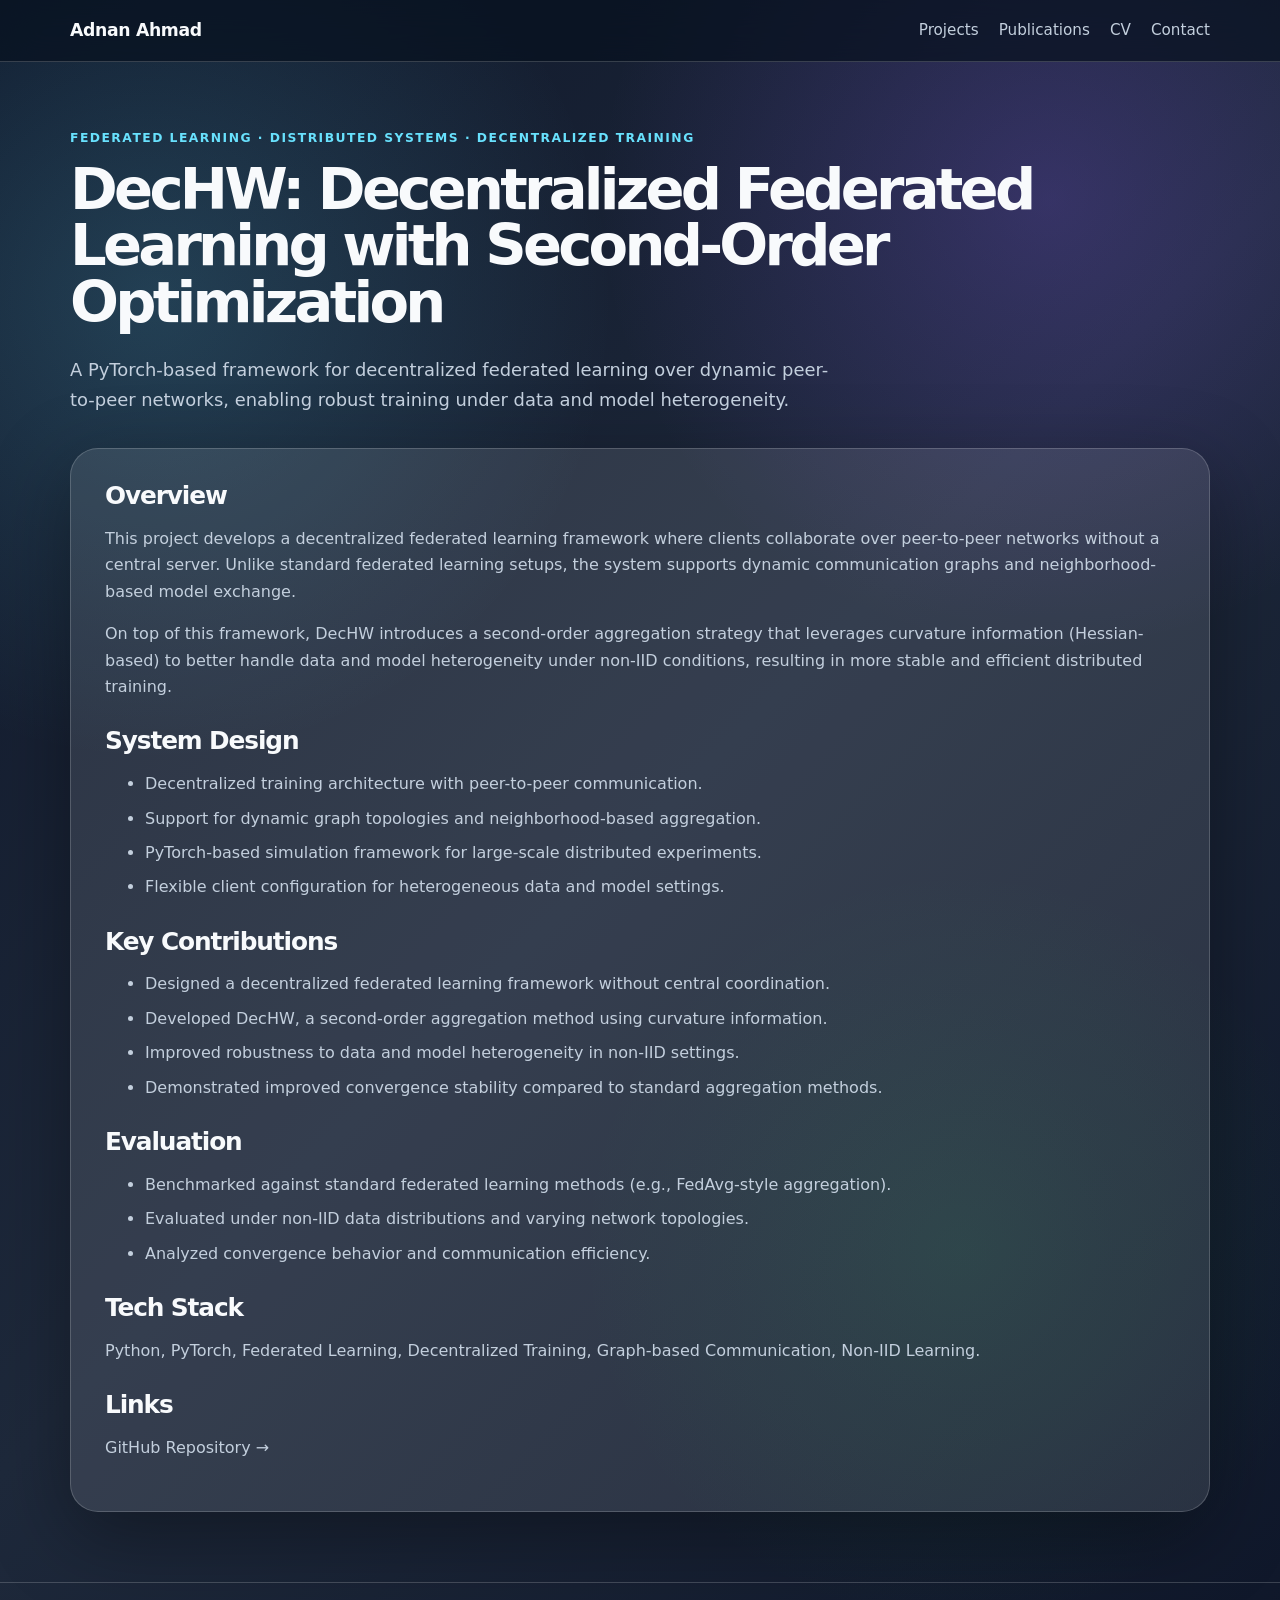
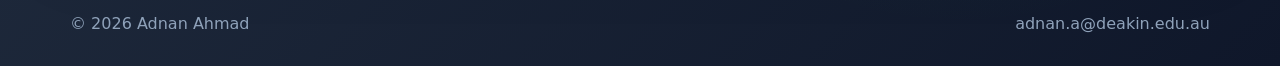
==== project-dechw.html @ 50277949 "Update project-dechw.html" ====
<!DOCTYPE html>
<html lang="en">
<head>
  <meta charset="UTF-8" />
  <meta name="viewport" content="width=device-width, initial-scale=1.0" />
  <title>DecHW | Adnan Ahmad</title>
  <link rel="stylesheet" href="style.css" />
</head>

<body>
<header class="site-header">
  <div class="container nav">
    <a class="brand" href="index.html">Adnan Ahmad</a>
    <nav class="nav-links">
      <a href="index.html#projects">Projects</a>
      <a href="publications.html">Publications</a>
      <a href="assets/Adnan_Ahmad_CV.pdf">CV</a>
      <a href="mailto:adnan.a@deakin.edu.au">Contact</a>
    </nav>
  </div>
</header>

<main>
  <!-- HERO -->
  <section class="project-page">
    <div class="container">
      <p class="eyebrow">Federated Learning · Distributed Systems · Decentralized Training</p>
      <h1>DecHW: Decentralized Federated Learning with Second-Order Optimization</h1>
      <p class="hero-text">
        A PyTorch-based framework for decentralized federated learning over dynamic peer-to-peer networks, enabling robust training under data and model heterogeneity.
      </p>
    </div>
  </section>

  <!-- CONTENT -->
  <section class="container content">

    <h2>Overview</h2>
    <p>
      This project develops a decentralized federated learning framework where clients collaborate over peer-to-peer networks without a central server. Unlike standard federated learning setups, the system supports dynamic communication graphs and neighborhood-based model exchange.
    </p>

    <p>
      On top of this framework, DecHW introduces a second-order aggregation strategy that leverages curvature information (Hessian-based) to better handle data and model heterogeneity under non-IID conditions, resulting in more stable and efficient distributed training.
    </p>

    <h2>System Design</h2>
    <ul>
      <li>Decentralized training architecture with peer-to-peer communication.</li>
      <li>Support for dynamic graph topologies and neighborhood-based aggregation.</li>
      <li>PyTorch-based simulation framework for large-scale distributed experiments.</li>
      <li>Flexible client configuration for heterogeneous data and model settings.</li>
    </ul>

    <h2>Key Contributions</h2>
    <ul>
      <li>Designed a decentralized federated learning framework without central coordination.</li>
      <li>Developed DecHW, a second-order aggregation method using curvature information.</li>
      <li>Improved robustness to data and model heterogeneity in non-IID settings.</li>
      <li>Demonstrated improved convergence stability compared to standard aggregation methods.</li>
    </ul>

    <h2>Evaluation</h2>
    <ul>
      <li>Benchmarked against standard federated learning methods (e.g., FedAvg-style aggregation).</li>
      <li>Evaluated under non-IID data distributions and varying network topologies.</li>
      <li>Analyzed convergence behavior and communication efficiency.</li>
    </ul>

    <h2>Tech Stack</h2>
    <p>
      Python, PyTorch, Federated Learning, Decentralized Training, Graph-based Communication, Non-IID Learning.
    </p>

    <h2>Links</h2>
    <p>
      <a href="https://github.com/ahmadad0111/DecHW" target="_blank" rel="noopener">
        GitHub Repository →
      </a>
    </p>

  </section>
</main>

<footer class="footer">
  <div class="container footer-inner">
    <span>© 2026 Adnan Ahmad</span>
    <span><a href="mailto:adnan.a@deakin.edu.au">adnan.a@deakin.edu.au</a></span>
  </div>
</footer>
</body>
</html>
---- style.css ----
:root {
  --bg: #08111f;
  --card: rgba(255, 255, 255, 0.10);
  --card-strong: rgba(255, 255, 255, 0.14);
  --text: #f8fafc;
  --muted: #c3cfdd;
  --muted-2: #8fa2ba;
  --accent: #68e1fd;
  --accent-2: #8b5cf6;
  --accent-3: #22c55e;
  --border: rgba(255, 255, 255, 0.18);
  --shadow: 0 24px 80px rgba(0, 0, 0, 0.35);
}

* { box-sizing: border-box; }
html { scroll-behavior: smooth; }

body {
  margin: 0;
  font-family: Inter, ui-sans-serif, system-ui, -apple-system, BlinkMacSystemFont, "Segoe UI", Arial, sans-serif;
  color: var(--text);
  background:
    radial-gradient(circle at 12% 18%, rgba(104, 225, 253, 0.18), transparent 26%),
    radial-gradient(circle at 82% 12%, rgba(139, 92, 246, 0.24), transparent 25%),
    radial-gradient(circle at 75% 75%, rgba(34, 197, 94, 0.10), transparent 24%),
    linear-gradient(135deg, #0f172a 0%, #1e293b 50%, #0f172a 100%);
  line-height: 1.65;
}

a { color: inherit; text-decoration: none; }
a:hover { color: var(--accent); }

.container { width: min(1140px, 92%); margin: 0 auto; }

.site-header {
  position: sticky;
  top: 0;
  z-index: 100;
  background: rgba(8, 17, 31, 0.72);
  backdrop-filter: blur(18px);
  border-bottom: 1px solid var(--border);
}

.nav {
  display: flex;
  justify-content: space-between;
  align-items: center;
  padding: 16px 0;
}

.brand {
  font-weight: 850;
  letter-spacing: -0.02em;
  font-size: 1.08rem;
}

.nav-links {
  display: flex;
  align-items: center;
  gap: 20px;
  color: var(--muted);
  font-size: 0.95rem;
}

.hero { padding: 92px 0 62px; }

.hero-layout {
  display: grid;
  grid-template-columns: 1.15fr 0.85fr;
  align-items: center;
  gap: 56px;
}

.eyebrow, .section-kicker, .project-type {
  color: var(--accent);
  font-weight: 800;
  text-transform: uppercase;
  letter-spacing: 0.12em;
  font-size: 0.77rem;
  margin: 0 0 14px;
}

h1 {
  font-size: clamp(2.55rem, 5.4vw, 5.35rem);
  line-height: 0.98;
  letter-spacing: -0.065em;
  margin: 0;
}

h2 {
  font-size: clamp(1.8rem, 3vw, 3rem);
  line-height: 1.08;
  letter-spacing: -0.045em;
  margin: 0;
}

h3 {
  margin: 0;
  font-size: 1.22rem;
  letter-spacing: -0.02em;
}

.hero-text, .section-text, .project-card p, .skill-card p, .metric-card p, .contact-card p {
  color: var(--muted);
}

.hero-text {
  max-width: 760px;
  font-size: 1.12rem;
  margin: 24px 0 0;
}

.hero-actions {
  display: flex;
  flex-wrap: wrap;
  gap: 12px;
  margin-top: 30px;
}

.button {
  display: inline-flex;
  align-items: center;
  justify-content: center;
  min-height: 44px;
  padding: 11px 16px;
  border-radius: 999px;
  border: 1px solid var(--border);
  background: rgba(255, 255, 255, 0.06);
  color: var(--text);
  font-weight: 750;
  transition: transform 0.2s ease, background 0.2s ease, border-color 0.2s ease;
}

.button:hover {
  transform: translateY(-2px);
  border-color: rgba(104, 225, 253, 0.55);
  background: rgba(104, 225, 253, 0.12);
  color: var(--text);
}

.button.primary {
  background: linear-gradient(135deg, var(--accent), var(--accent-2));
  color: #06111f;
  border: 0;
}

.hero-photo-card {
  position: relative;
  width: min(390px, 100%);
  margin-left: auto;
  padding: 14px;
  border-radius: 34px;
  border: 1px solid var(--border);
  background: linear-gradient(145deg, rgba(255,255,255,0.14), rgba(255,255,255,0.04));
  box-shadow: var(--shadow);
}

.hero-photo-card::before {
  content: "";
  position: absolute;
  inset: -2px;
  z-index: -1;
  border-radius: 36px;
  background: linear-gradient(135deg, rgba(104,225,253,0.8), rgba(139,92,246,0.6), rgba(34,197,94,0.4));
  filter: blur(18px);
  opacity: 0.45;
}

.hero-photo-card img, .photo-placeholder {
  width: 100%;
  aspect-ratio: 4 / 5;
  border-radius: 26px;
  object-fit: cover;
  background: rgba(255, 255, 255, 0.08);
}

.photo-placeholder {
  display: none;
  align-items: center;
  justify-content: center;
  flex-direction: column;
  text-align: center;
  color: var(--muted);
  border: 1px dashed rgba(255,255,255,0.25);
  padding: 24px;
}

.photo-placeholder strong { color: var(--text); margin-top: 8px; }

.quick-card {
  position: absolute;
  left: -24px;
  bottom: 34px;
  display: flex;
  align-items: center;
  gap: 10px;
  max-width: 260px;
  padding: 14px 16px;
  background: rgba(8, 17, 31, 0.82);
  border: 1px solid var(--border);
  border-radius: 18px;
  backdrop-filter: blur(12px);
  box-shadow: var(--shadow);
}

.quick-card p {
  margin: 0;
  color: var(--text);
  font-weight: 700;
  font-size: 0.92rem;
}

.status-dot {
  width: 11px;
  height: 11px;
  background: var(--accent-3);
  border-radius: 50%;
  box-shadow: 0 0 0 7px rgba(34,197,94,0.14);
  flex: 0 0 auto;
}

.section { padding: 68px 0; }
.section.compact { padding: 24px 0 56px; }

.about-grid {
  display: grid;
  grid-template-columns: 0.78fr 1.22fr;
  gap: 40px;
  align-items: start;
}

.section-text { font-size: 1.08rem; margin: 0; }

.highlight-grid, .skills-grid {
  display: grid;
  grid-template-columns: repeat(3, 1fr);
  gap: 18px;
}

.metric-card, .skill-card, .project-card, .contact-card {
  border: 1px solid var(--border);
  background: var(--card);
  border-radius: 24px;
  box-shadow: 0 18px 55px rgba(0,0,0,0.18);
}

.metric-card, .skill-card, .project-card { padding: 24px; }

.metric-card span {
  display: inline-flex;
  width: 42px;
  height: 42px;
  align-items: center;
  justify-content: center;
  border-radius: 14px;
  background: rgba(104,225,253,0.12);
  color: var(--accent);
  font-weight: 900;
  margin-bottom: 18px;
}

.section-heading { margin-bottom: 24px; }

.project-grid {
  display: grid;
  grid-template-columns: repeat(2, 1fr);
  gap: 20px;
}

.project-card {
  min-height: 305px;
  transition: transform 0.22s ease, border-color 0.22s ease, background 0.22s ease;
}

.project-card:hover {
  transform: translateY(-5px);
  border-color: rgba(104,225,253,0.45);
  background: var(--card-strong);
}

.project-card.featured {
  grid-column: span 2;
  min-height: 285px;
  background: linear-gradient(135deg, rgba(104,225,253,0.14), rgba(139,92,246,0.13)), var(--card);
}

.project-card h3 { margin-bottom: 10px; }

.tags {
  display: flex;
  flex-wrap: wrap;
  gap: 8px;
  margin: 18px 0 18px;
}

.tags span {
  font-size: 0.82rem;
  color: #dceafe;
  background: rgba(255,255,255,0.08);
  border: 1px solid var(--border);
  padding: 5px 10px;
  border-radius: 999px;
}

.project-link {
  color: var(--accent);
  font-weight: 850;
}

.skill-card p { margin-bottom: 0; }

.contact-card {
  padding: 34px;
  display: flex;
  align-items: center;
  justify-content: space-between;
  gap: 24px;
}

.footer {
  border-top: 1px solid var(--border);
  color: var(--muted-2);
  padding: 28px 0;
}

.footer-inner {
  display: flex;
  justify-content: space-between;
  gap: 16px;
}

.project-page { padding: 66px 0 34px; }
.project-page h1 { font-size: clamp(2.2rem, 4.5vw, 4.4rem); }

.content {
  margin: 0 auto 70px;
  padding: 34px;
  border-radius: 28px;
  border: 1px solid var(--border);
  background: var(--card);
  box-shadow: var(--shadow);
}

.content h2 { font-size: 1.55rem; margin-top: 28px; }
.content h2:first-child { margin-top: 0; }
.content p, .content li { color: var(--muted); }
.content li { margin: 8px 0; }

@media (max-width: 900px) {
  .hero-layout, .about-grid, .highlight-grid, .skills-grid, .project-grid {
    grid-template-columns: 1fr;
  }
  .project-card.featured { grid-column: span 1; }
  .hero-photo-card { margin: 0; }
  .quick-card { left: 18px; right: 18px; bottom: 26px; max-width: none; }
  .contact-card, .footer-inner { flex-direction: column; align-items: flex-start; }
  .nav { align-items: flex-start; gap: 12px; flex-direction: column; }
  .nav-links { flex-wrap: wrap; gap: 12px; }
}
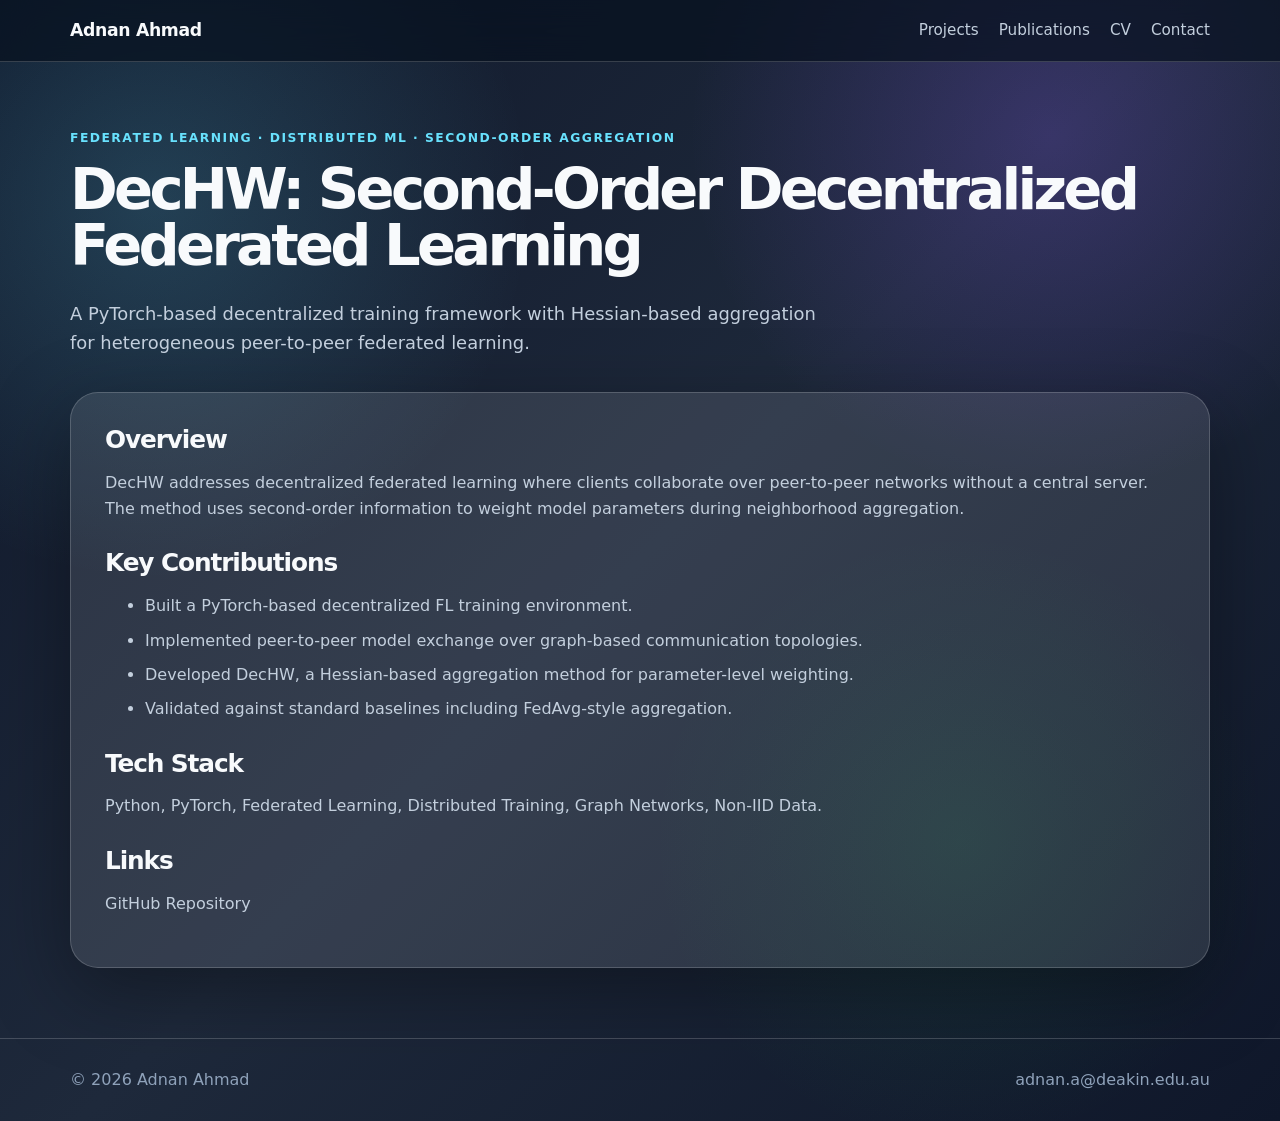
==== commit 7daeda9d: "Update project-dechw.html" ====
--- a/project-dechw.html
+++ b/project-dechw.html
@@ -6,7 +6,6 @@
   <title>DecHW | Adnan Ahmad</title>
   <link rel="stylesheet" href="style.css" />
 </head>
-
 <body>
 <header class="site-header">
   <div class="container nav">
@@ -19,74 +18,37 @@
     </nav>
   </div>
 </header>
+  <main>
+    <section class="project-page">
+      <div class="container">
+        <p class="eyebrow">Federated Learning · Distributed ML · Second-Order Aggregation</p>
+        <h1>DecHW: Second-Order Decentralized Federated Learning</h1>
+        <p class="hero-text">A PyTorch-based decentralized training framework with Hessian-based aggregation for heterogeneous peer-to-peer federated learning.</p>
+      </div>
+    </section>
+    <section class="container content">
 
-<main>
-  <!-- HERO -->
-  <section class="project-page">
-    <div class="container">
-      <p class="eyebrow">Federated Learning · Distributed Systems · Decentralized Training</p>
-      <h1>DecHW: Decentralized Federated Learning with Second-Order Optimization</h1>
-      <p class="hero-text">
-        A PyTorch-based framework for decentralized federated learning over dynamic peer-to-peer networks, enabling robust training under data and model heterogeneity.
-      </p>
+      <h2>Overview</h2>
+      <p>DecHW addresses decentralized federated learning where clients collaborate over peer-to-peer networks without a central server. The method uses second-order information to weight model parameters during neighborhood aggregation.</p>
+      <h2>Key Contributions</h2>
+      <ul>
+        <li>Built a PyTorch-based decentralized FL training environment.</li>
+        <li>Implemented peer-to-peer model exchange over graph-based communication topologies.</li>
+        <li>Developed DecHW, a Hessian-based aggregation method for parameter-level weighting.</li>
+        <li>Validated against standard baselines including FedAvg-style aggregation.</li>
+      </ul>
+      <h2>Tech Stack</h2>
+      <p>Python, PyTorch, Federated Learning, Distributed Training, Graph Networks, Non-IID Data.</p>
+      <h2>Links</h2>
+      <p><a href="https://github.com/yourrepo" target="_blank" rel="noopener">GitHub Repository</a></p>
+
+    </section>
+  </main>
+  <footer class="footer">
+    <div class="container footer-inner">
+      <span>© 2026 Adnan Ahmad</span>
+      <span><a href="mailto:adnan.a@deakin.edu.au">adnan.a@deakin.edu.au</a></span>
     </div>
-  </section>
-
-  <!-- CONTENT -->
-  <section class="container content">
-
-    <h2>Overview</h2>
-    <p>
-      This project develops a decentralized federated learning framework where clients collaborate over peer-to-peer networks without a central server. Unlike standard federated learning setups, the system supports dynamic communication graphs and neighborhood-based model exchange.
-    </p>
-
-    <p>
-      On top of this framework, DecHW introduces a second-order aggregation strategy that leverages curvature information (Hessian-based) to better handle data and model heterogeneity under non-IID conditions, resulting in more stable and efficient distributed training.
-    </p>
-
-    <h2>System Design</h2>
-    <ul>
-      <li>Decentralized training architecture with peer-to-peer communication.</li>
-      <li>Support for dynamic graph topologies and neighborhood-based aggregation.</li>
-      <li>PyTorch-based simulation framework for large-scale distributed experiments.</li>
-      <li>Flexible client configuration for heterogeneous data and model settings.</li>
-    </ul>
-
-    <h2>Key Contributions</h2>
-    <ul>
-      <li>Designed a decentralized federated learning framework without central coordination.</li>
-      <li>Developed DecHW, a second-order aggregation method using curvature information.</li>
-      <li>Improved robustness to data and model heterogeneity in non-IID settings.</li>
-      <li>Demonstrated improved convergence stability compared to standard aggregation methods.</li>
-    </ul>
-
-    <h2>Evaluation</h2>
-    <ul>
-      <li>Benchmarked against standard federated learning methods (e.g., FedAvg-style aggregation).</li>
-      <li>Evaluated under non-IID data distributions and varying network topologies.</li>
-      <li>Analyzed convergence behavior and communication efficiency.</li>
-    </ul>
-
-    <h2>Tech Stack</h2>
-    <p>
-      Python, PyTorch, Federated Learning, Decentralized Training, Graph-based Communication, Non-IID Learning.
-    </p>
-
-    <h2>Links</h2>
-    <p>
-      <a href="https://github.com/ahmadad0111/DecHW" target="_blank" rel="noopener">
-        GitHub Repository →
-      </a>
-    </p>
-
-  </section>
-</main>
-
-<footer class="footer">
-  <div class="container footer-inner">
-    <span>© 2026 Adnan Ahmad</span>
-    <span><a href="mailto:adnan.a@deakin.edu.au">adnan.a@deakin.edu.au</a></span>
-  </div>
-</footer>
+  </footer>
 </body>
 </html>
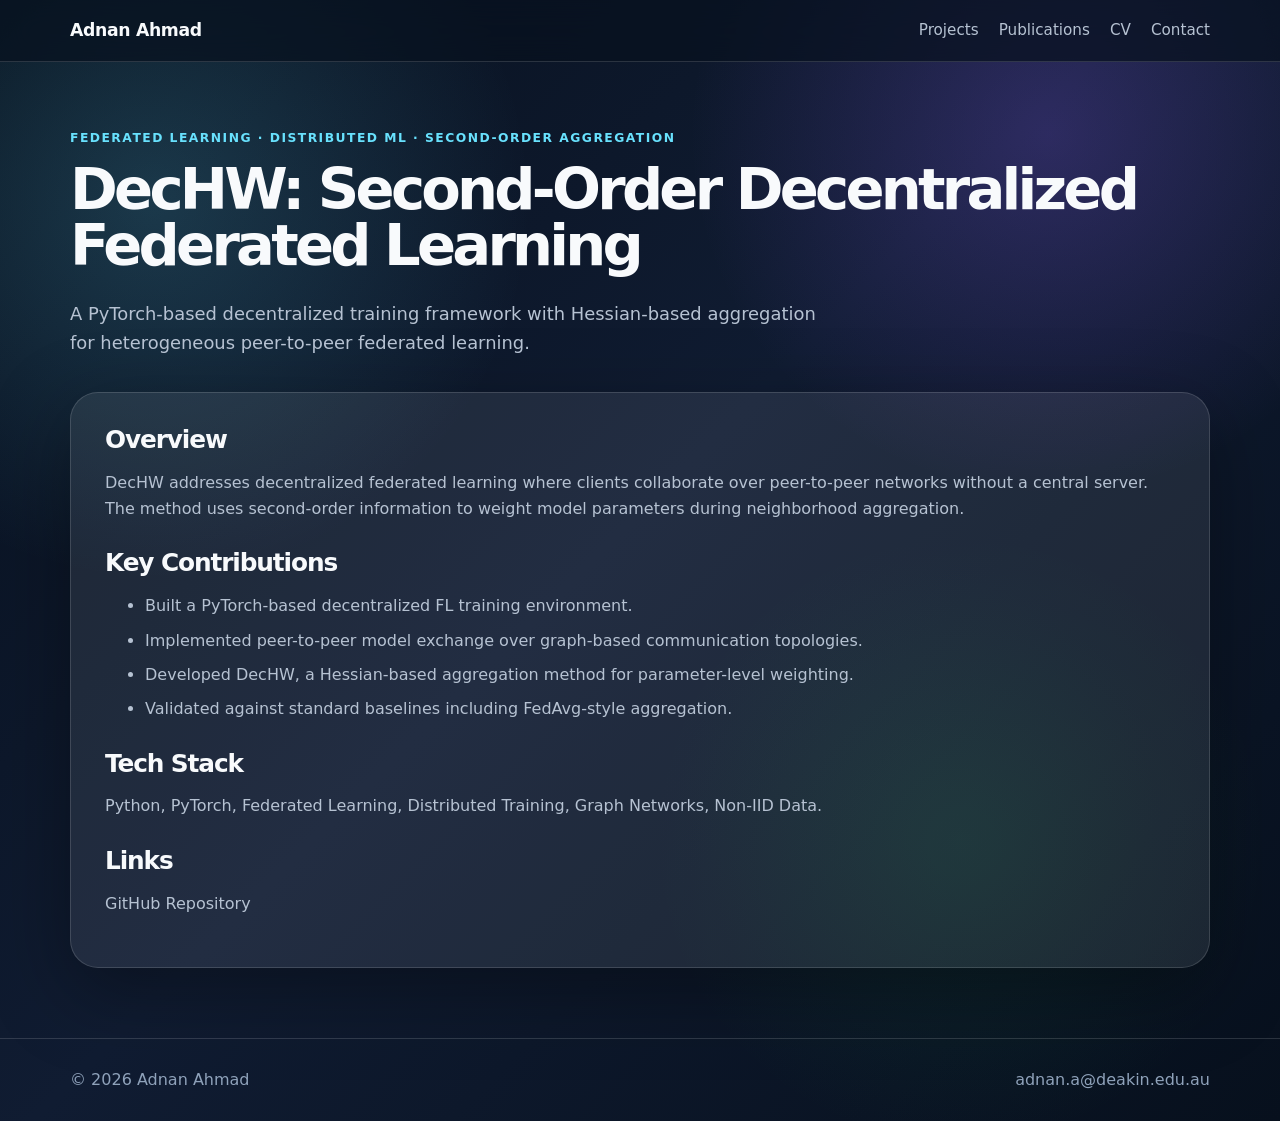
==== commit dfa48000: "Add files via upload" ====
--- a/project-dechw.html
+++ b/project-dechw.html
@@ -51,4 +51,4 @@
     </div>
   </footer>
 </body>
-</html>
+</html>
--- a/style.css
+++ b/style.css
@@ -1,14 +1,14 @@
 :root {
   --bg: #08111f;
-  --card: rgba(255, 255, 255, 0.10);
-  --card-strong: rgba(255, 255, 255, 0.14);
+  --card: rgba(255, 255, 255, 0.08);
+  --card-strong: rgba(255, 255, 255, 0.12);
   --text: #f8fafc;
-  --muted: #c3cfdd;
+  --muted: #b6c2d2;
   --muted-2: #8fa2ba;
   --accent: #68e1fd;
   --accent-2: #8b5cf6;
   --accent-3: #22c55e;
-  --border: rgba(255, 255, 255, 0.18);
+  --border: rgba(255, 255, 255, 0.14);
   --shadow: 0 24px 80px rgba(0, 0, 0, 0.35);
 }
 
@@ -23,7 +23,7 @@
     radial-gradient(circle at 12% 18%, rgba(104, 225, 253, 0.18), transparent 26%),
     radial-gradient(circle at 82% 12%, rgba(139, 92, 246, 0.24), transparent 25%),
     radial-gradient(circle at 75% 75%, rgba(34, 197, 94, 0.10), transparent 24%),
-    linear-gradient(135deg, #0f172a 0%, #1e293b 50%, #0f172a 100%);
+    linear-gradient(135deg, #07101d 0%, #101c32 48%, #07101d 100%);
   line-height: 1.65;
 }
 
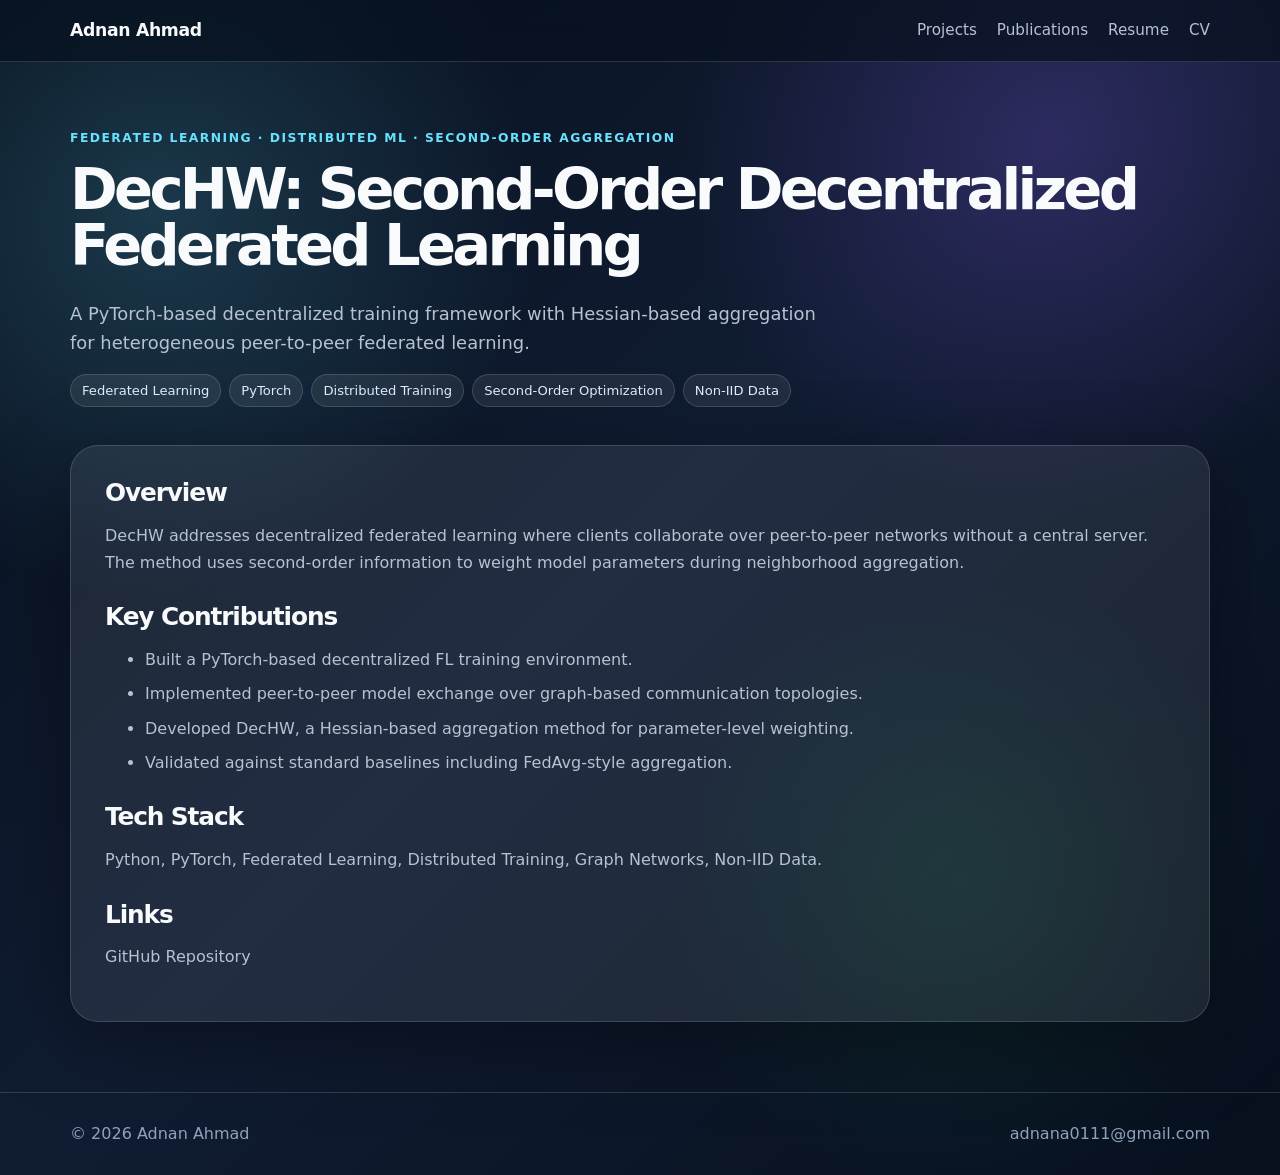
==== commit bf9edec9: "Add files via upload" ====
--- a/project-dechw.html
+++ b/project-dechw.html
@@ -5,6 +5,11 @@
   <meta name="viewport" content="width=device-width, initial-scale=1.0" />
   <title>DecHW | Adnan Ahmad</title>
   <link rel="stylesheet" href="style.css" />
+  <style>
+    .tags{display:flex;flex-wrap:wrap;gap:8px;margin:16px 0 4px}
+    .tags span{font-size:.82rem;color:#dceafe;background:rgba(255,255,255,0.08);
+      border:1px solid var(--border);padding:5px 11px;border-radius:999px}
+  </style>
 </head>
 <body>
 <header class="site-header">
@@ -13,8 +18,8 @@
     <nav class="nav-links">
       <a href="index.html#projects">Projects</a>
       <a href="publications.html">Publications</a>
+      <a href="assets/Adnan_Ahmad_Resume.pdf">Resume</a>
       <a href="assets/Adnan_Ahmad_CV.pdf">CV</a>
-      <a href="mailto:adnan.a@deakin.edu.au">Contact</a>
     </nav>
   </div>
 </header>
@@ -24,6 +29,7 @@
         <p class="eyebrow">Federated Learning · Distributed ML · Second-Order Aggregation</p>
         <h1>DecHW: Second-Order Decentralized Federated Learning</h1>
         <p class="hero-text">A PyTorch-based decentralized training framework with Hessian-based aggregation for heterogeneous peer-to-peer federated learning.</p>
+        <div class="tags"><span>Federated Learning</span><span>PyTorch</span><span>Distributed Training</span><span>Second-Order Optimization</span><span>Non-IID Data</span></div>
       </div>
     </section>
     <section class="container content">
@@ -40,14 +46,14 @@
       <h2>Tech Stack</h2>
       <p>Python, PyTorch, Federated Learning, Distributed Training, Graph Networks, Non-IID Data.</p>
       <h2>Links</h2>
-      <p><a href="https://github.com/yourrepo" target="_blank" rel="noopener">GitHub Repository</a></p>
+      <p><a href="https://github.com/ahmadad0111/DecHW" target="_blank" rel="noopener">GitHub Repository</a></p>
 
     </section>
   </main>
   <footer class="footer">
     <div class="container footer-inner">
       <span>© 2026 Adnan Ahmad</span>
-      <span><a href="mailto:adnan.a@deakin.edu.au">adnan.a@deakin.edu.au</a></span>
+      <span><a href="mailto:adnana0111@gmail.com">adnana0111@gmail.com</a></span>
     </div>
   </footer>
 </body>
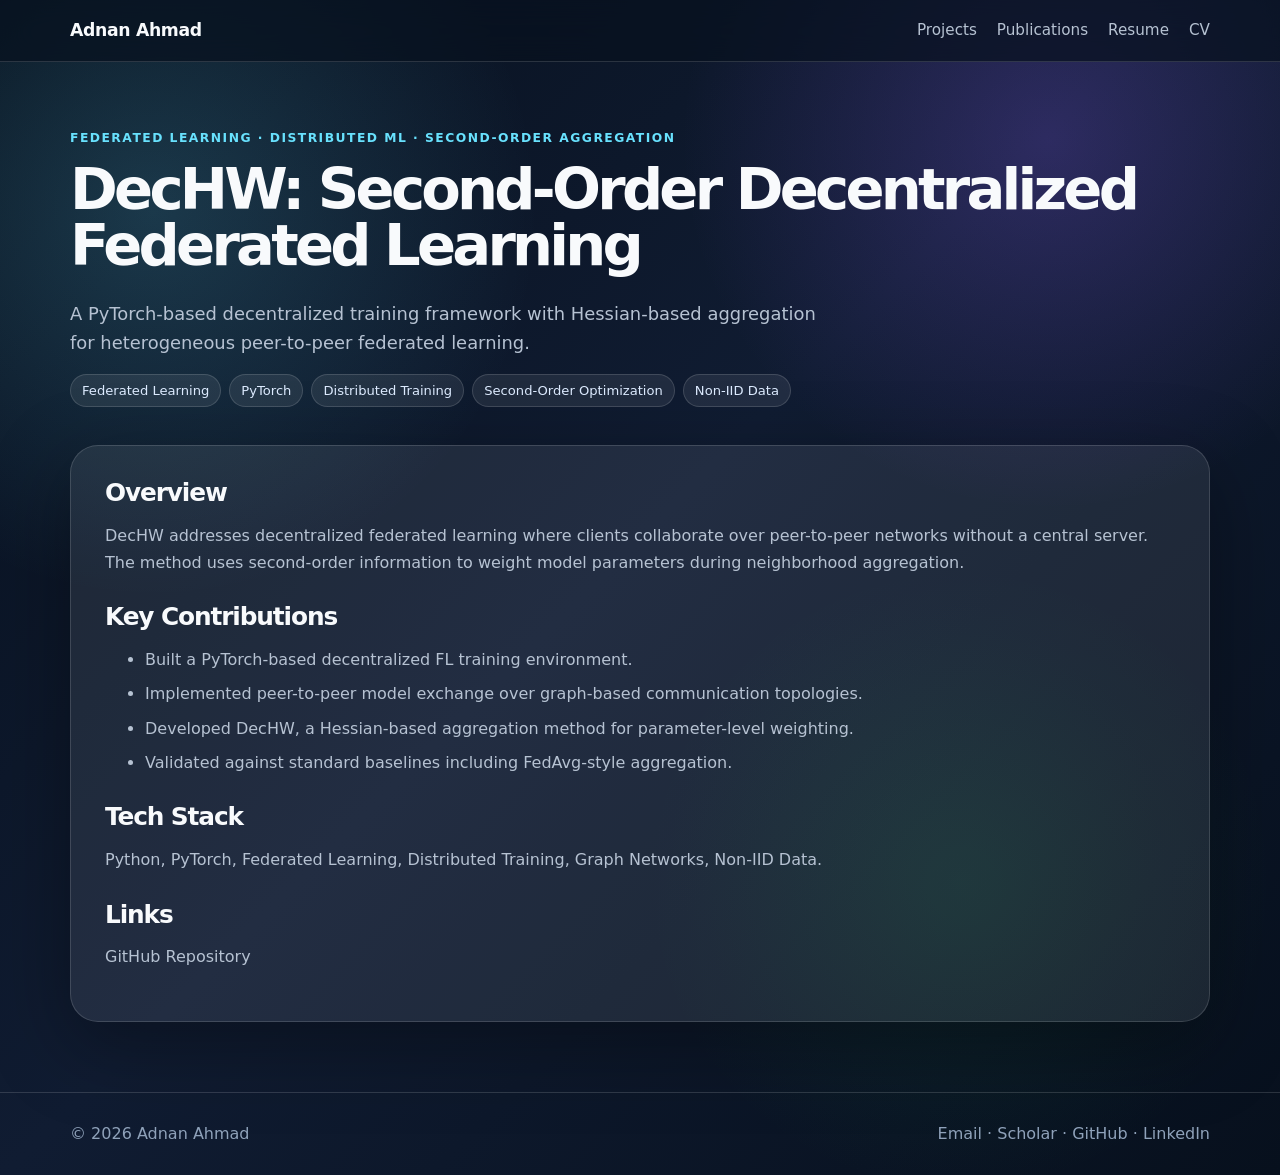
==== commit 0c1712c5: "Update portfolio: new projects, publications, consistent nav/SEO" ====
--- a/project-dechw.html
+++ b/project-dechw.html
@@ -4,6 +4,12 @@
   <meta charset="UTF-8" />
   <meta name="viewport" content="width=device-width, initial-scale=1.0" />
   <title>DecHW | Adnan Ahmad</title>
+  <meta name="author" content="Adnan Ahmad" />
+  <meta property="og:title" content="DecHW | Adnan Ahmad" />
+  <meta property="og:description" content="Adnan Ahmad — AI / Machine Learning Engineer (computer vision, NLP/LLMs, multimodal AI)." />
+  <meta property="og:type" content="website" />
+  <meta name="twitter:card" content="summary" />
+  <meta name="description" content="Adnan Ahmad — AI / Machine Learning Engineer (computer vision, NLP/LLMs, multimodal AI)." />
   <link rel="stylesheet" href="style.css" />
   <style>
     .tags{display:flex;flex-wrap:wrap;gap:8px;margin:16px 0 4px}
@@ -53,7 +59,12 @@
   <footer class="footer">
     <div class="container footer-inner">
       <span>© 2026 Adnan Ahmad</span>
-      <span><a href="mailto:adnana0111@gmail.com">adnana0111@gmail.com</a></span>
+      <span>
+        <a href="mailto:adnana0111@gmail.com">Email</a> ·
+        <a href="https://scholar.google.com/citations?hl=en&user=tRiri0AAAAAJ" target="_blank" rel="noopener">Scholar</a> ·
+        <a href="https://github.com/ahmadad0111" target="_blank" rel="noopener">GitHub</a> ·
+        <a href="https://www.linkedin.com/in/adnan-ahmad-47233b144/" target="_blank" rel="noopener">LinkedIn</a>
+      </span>
     </div>
   </footer>
 </body>
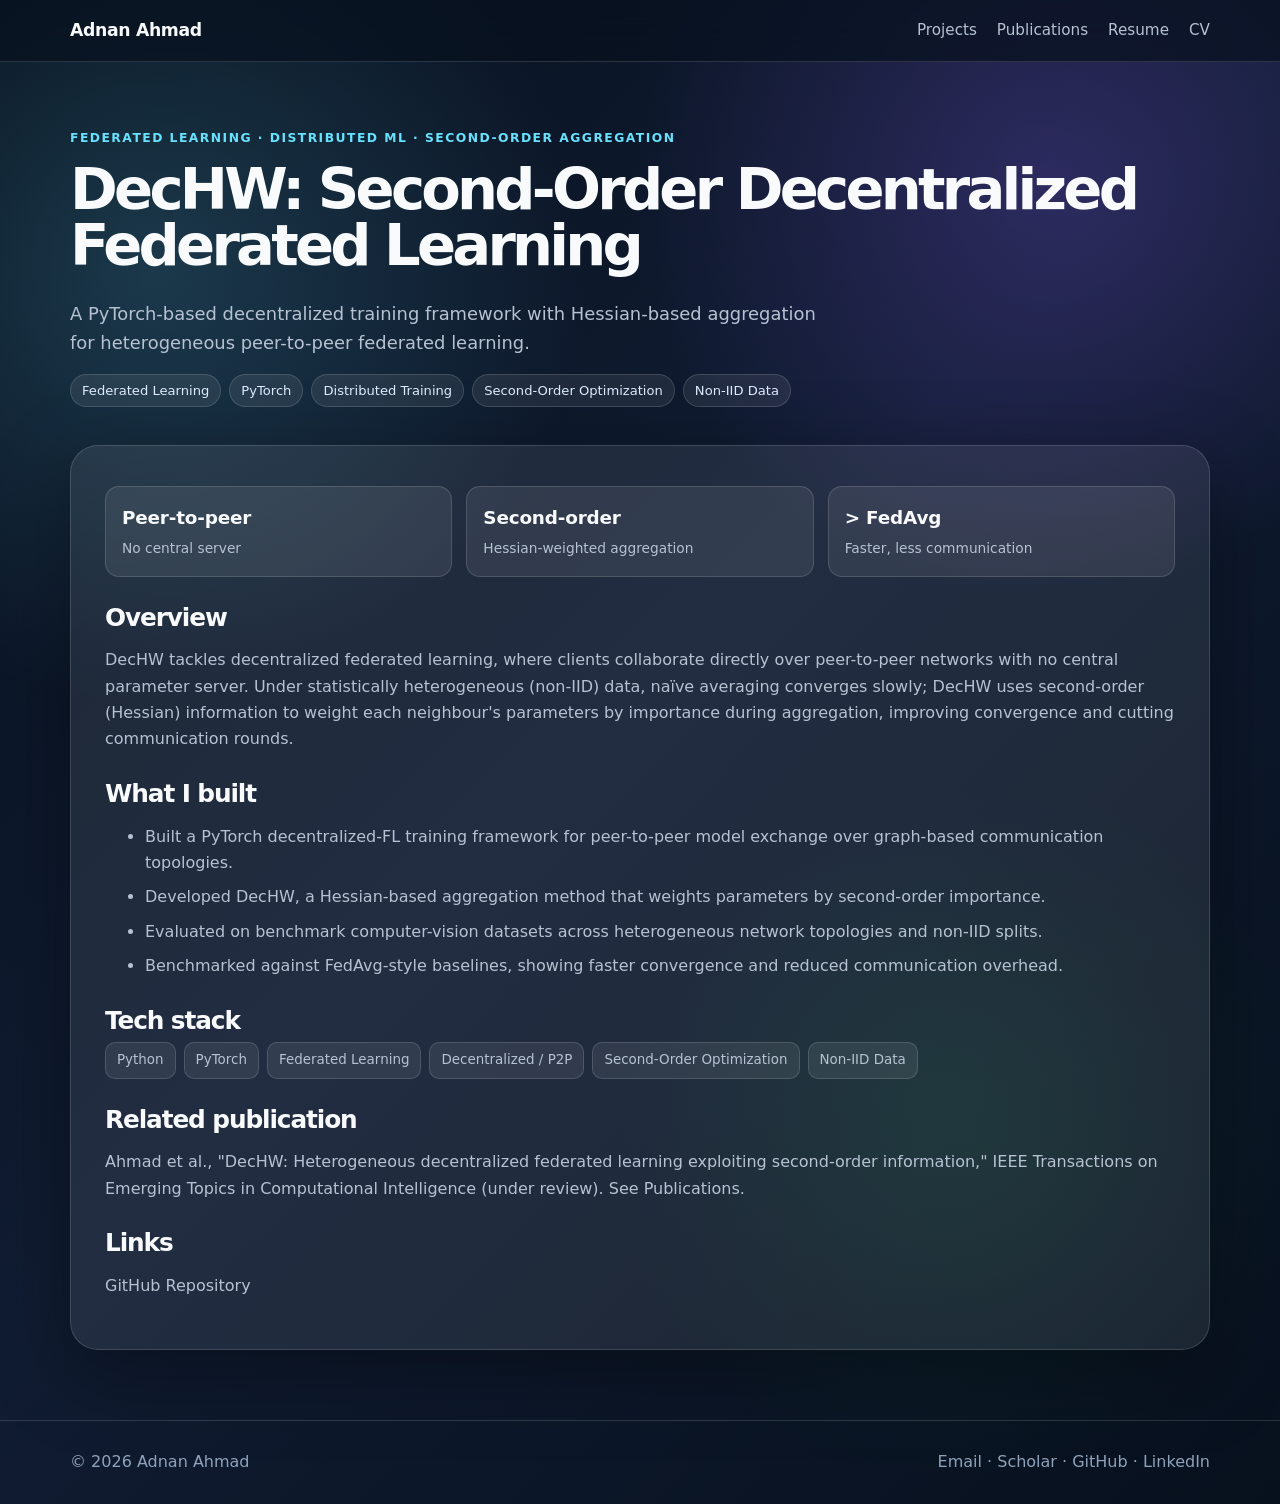
==== commit 38367e5f: "Add files via upload" ====
--- a/project-dechw.html
+++ b/project-dechw.html
@@ -15,6 +15,15 @@
     .tags{display:flex;flex-wrap:wrap;gap:8px;margin:16px 0 4px}
     .tags span{font-size:.82rem;color:#dceafe;background:rgba(255,255,255,0.08);
       border:1px solid var(--border);padding:5px 11px;border-radius:999px}
+    .highlights{display:grid;grid-template-columns:repeat(3,1fr);gap:14px;margin:6px 0 4px}
+    .highlights .h{background:var(--card);border:1px solid var(--border);border-radius:14px;padding:16px}
+    .highlights .h .n{font-size:1.15rem;font-weight:900;letter-spacing:-.01em;color:var(--text)}
+    .highlights .h .l{color:var(--muted);font-size:.86rem;margin-top:3px}
+    .stack{display:flex;flex-wrap:wrap;gap:8px;margin:8px 0}
+    .stack span{font-size:.84rem;color:var(--muted);background:var(--card);
+      border:1px solid var(--border);padding:6px 11px;border-radius:10px}
+    .content h2{scroll-margin-top:90px}
+    @media(max-width:700px){.highlights{grid-template-columns:1fr}}
   </style>
 </head>
 <body>
@@ -39,21 +48,21 @@
       </div>
     </section>
     <section class="container content">
+      <div class="highlights"><div class="h"><div class="n">Peer-to-peer</div><div class="l">No central server</div></div><div class="h"><div class="n">Second-order</div><div class="l">Hessian-weighted aggregation</div></div><div class="h"><div class="n">&gt; FedAvg</div><div class="l">Faster, less communication</div></div></div>
 
       <h2>Overview</h2>
-      <p>DecHW addresses decentralized federated learning where clients collaborate over peer-to-peer networks without a central server. The method uses second-order information to weight model parameters during neighborhood aggregation.</p>
-      <h2>Key Contributions</h2>
-      <ul>
-        <li>Built a PyTorch-based decentralized FL training environment.</li>
-        <li>Implemented peer-to-peer model exchange over graph-based communication topologies.</li>
-        <li>Developed DecHW, a Hessian-based aggregation method for parameter-level weighting.</li>
-        <li>Validated against standard baselines including FedAvg-style aggregation.</li>
-      </ul>
-      <h2>Tech Stack</h2>
-      <p>Python, PyTorch, Federated Learning, Distributed Training, Graph Networks, Non-IID Data.</p>
+      <p>DecHW tackles decentralized federated learning, where clients collaborate directly over peer-to-peer networks with no central parameter server. Under statistically heterogeneous (non-IID) data, naïve averaging converges slowly; DecHW uses second-order (Hessian) information to weight each neighbour's parameters by importance during aggregation, improving convergence and cutting communication rounds.</p>
+
+      <h2>What I built</h2>
+      <ul><li>Built a PyTorch decentralized-FL training framework for peer-to-peer model exchange over graph-based communication topologies.</li><li>Developed DecHW, a Hessian-based aggregation method that weights parameters by second-order importance.</li><li>Evaluated on benchmark computer-vision datasets across heterogeneous network topologies and non-IID splits.</li><li>Benchmarked against FedAvg-style baselines, showing faster convergence and reduced communication overhead.</li></ul>
+
+      <h2>Tech stack</h2>
+      <div class="stack"><span>Python</span><span>PyTorch</span><span>Federated Learning</span><span>Decentralized / P2P</span><span>Second-Order Optimization</span><span>Non-IID Data</span></div>
+      <h2>Related publication</h2>
+      <p>Ahmad et al., "DecHW: Heterogeneous decentralized federated learning exploiting second-order information," IEEE Transactions on Emerging Topics in Computational Intelligence (under review). See <a href="publications.html">Publications</a>.</p>
+
       <h2>Links</h2>
       <p><a href="https://github.com/ahmadad0111/DecHW" target="_blank" rel="noopener">GitHub Repository</a></p>
-
     </section>
   </main>
   <footer class="footer">
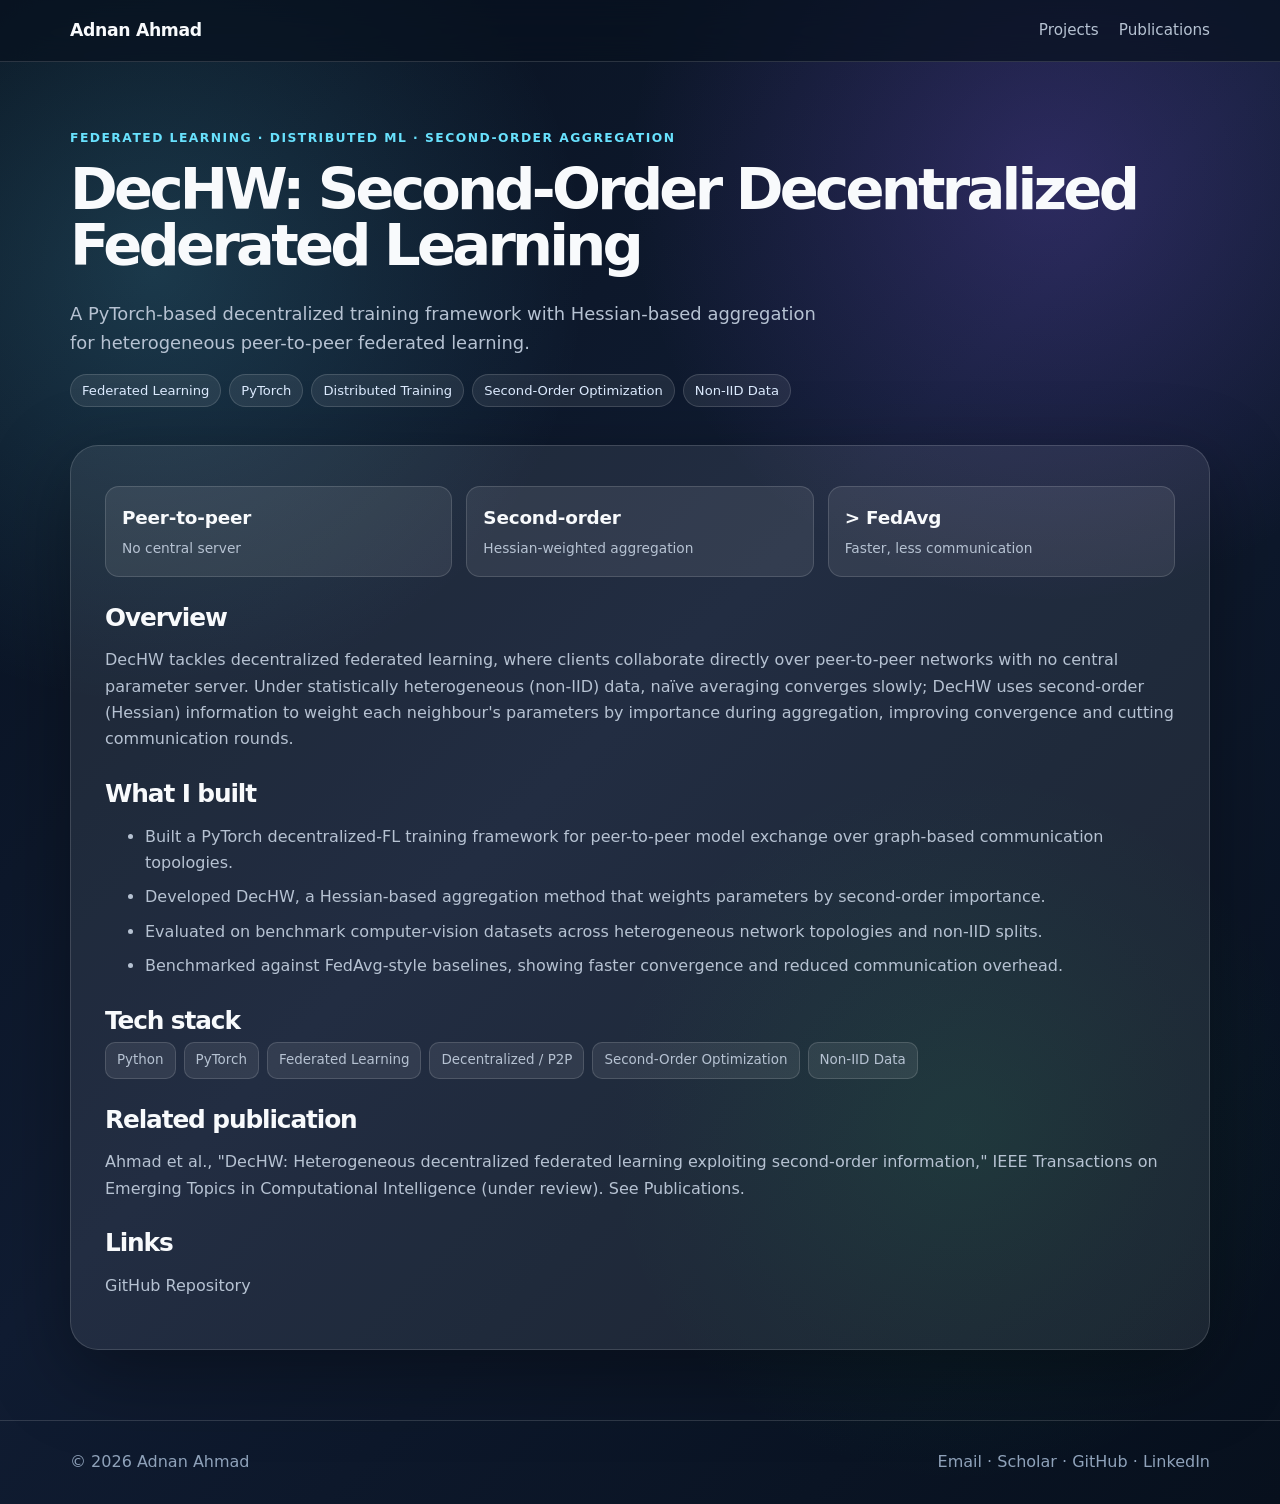
==== commit d643ee95: "Update project-dechw.html" ====
--- a/project-dechw.html
+++ b/project-dechw.html
@@ -33,8 +33,8 @@
     <nav class="nav-links">
       <a href="index.html#projects">Projects</a>
       <a href="publications.html">Publications</a>
-      <a href="assets/Adnan_Ahmad_Resume.pdf">Resume</a>
-      <a href="assets/Adnan_Ahmad_CV.pdf">CV</a>
+      <!-- <a href="assets/Adnan_Ahmad_Resume.pdf">Resume</a>
+      <a href="assets/Adnan_Ahmad_CV.pdf">CV</a> -->
     </nav>
   </div>
 </header>
@@ -77,4 +77,4 @@
     </div>
   </footer>
 </body>
-</html>+</html>
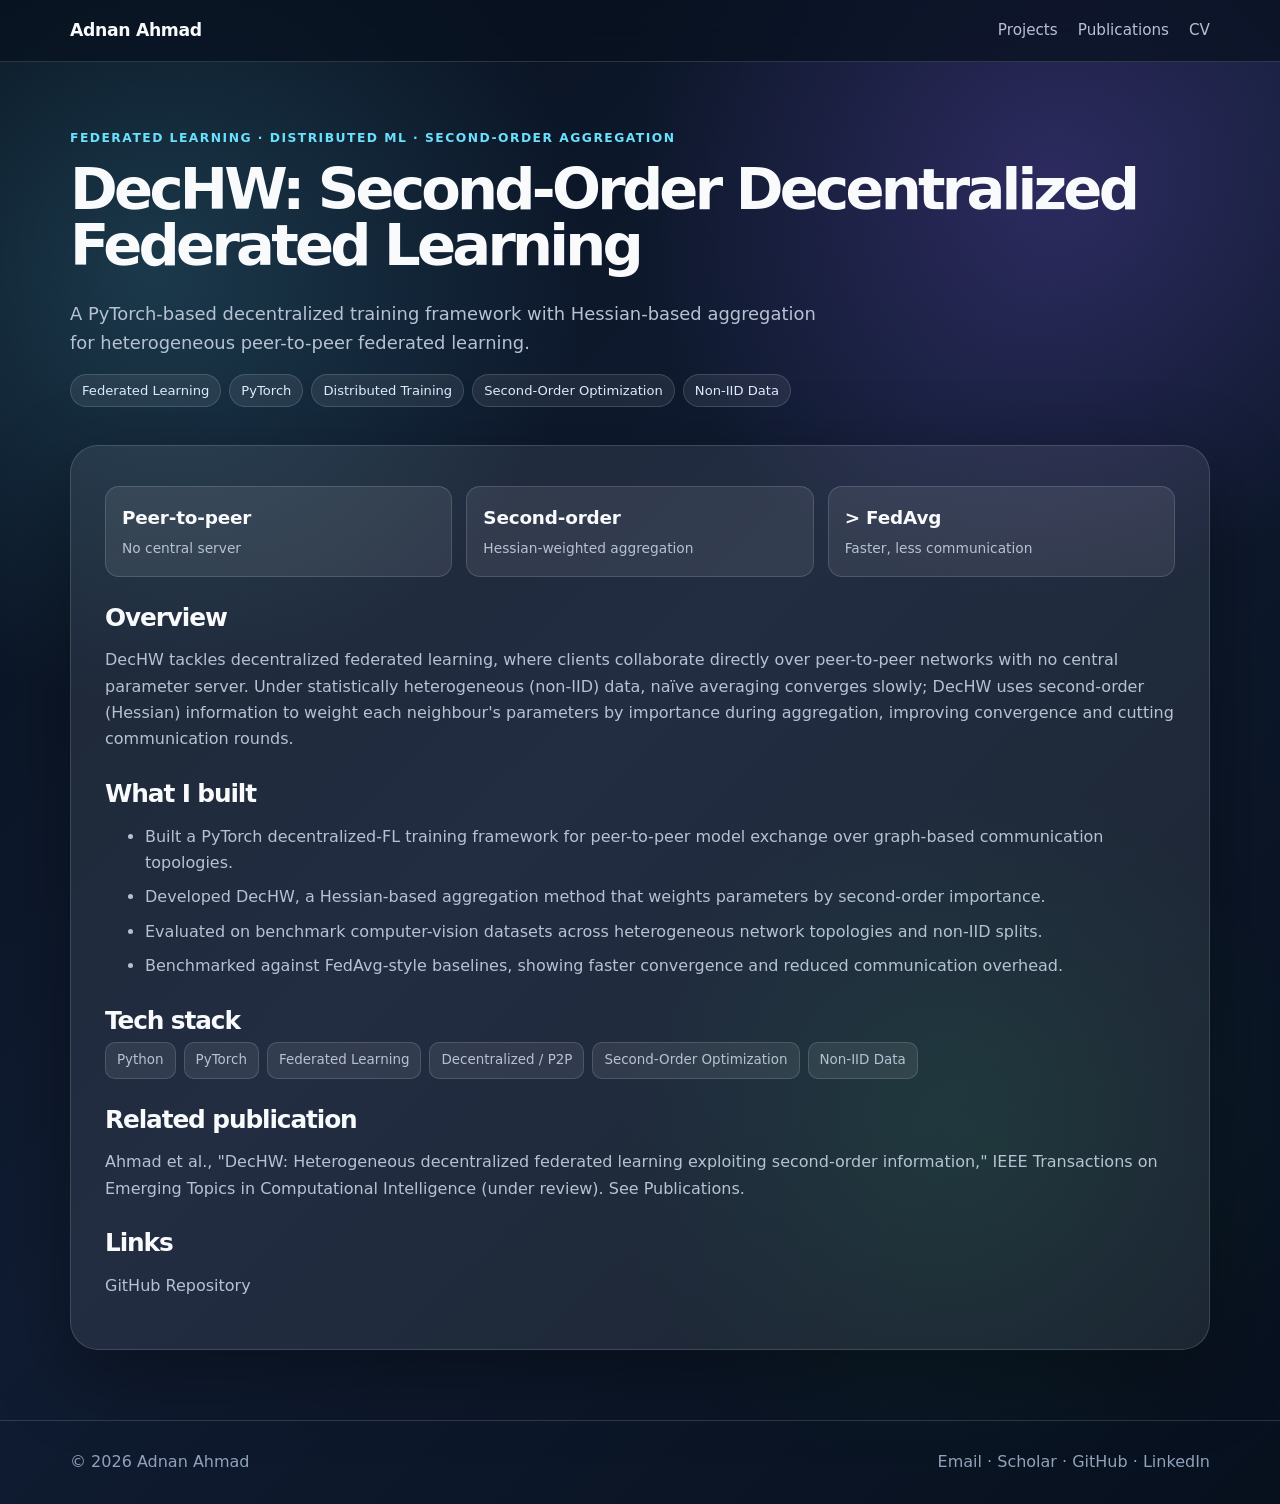
==== commit 18a09e57: "Update project-dechw.html" ====
--- a/project-dechw.html
+++ b/project-dechw.html
@@ -33,8 +33,8 @@
     <nav class="nav-links">
       <a href="index.html#projects">Projects</a>
       <a href="publications.html">Publications</a>
-      <!-- <a href="assets/Adnan_Ahmad_Resume.pdf">Resume</a>
-      <a href="assets/Adnan_Ahmad_CV.pdf">CV</a> -->
+      <!-- <a href="assets/Adnan_Ahmad_Resume.pdf">Resume</a> -->
+      <a href="assets/Adnan_Ahmad_CV.pdf">CV</a>
     </nav>
   </div>
 </header>
